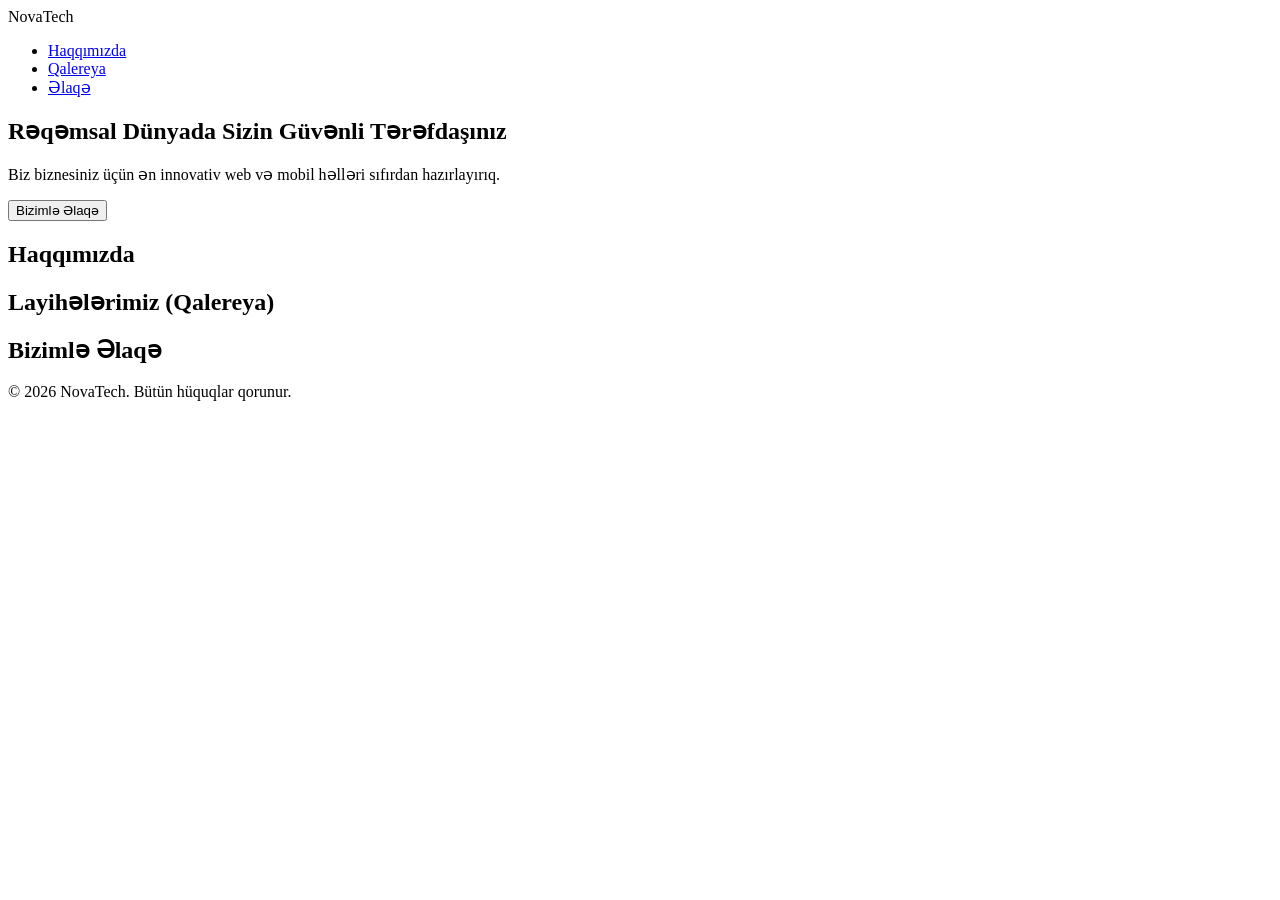
==== index.htm @ 4d0cbdeb "first commit" ====
<!DOCTYPE html>
<html lang="az">
<head>
    <meta charset="UTF-8">
    <meta name="viewport" content="width=device-width, initial-scale=1.0">
    <title>NovaTech</title>
    <link rel="stylesheet" href="style.css">
</head>
<body>

    
    <header>
        <div class="logo">NovaTech</div>
        <nav>
            <ul>
                <li><a href="#about">Haqqımızda</a></li>
                <li><a href="#gallery">Qalereya</a></li>
                <li><a href="#contact">Əlaqə</a></li>
            </ul>
        </nav>
    </header>

    
    <main>
        
        <section id="hero">
            <h1>Rəqəmsal Dünyada Sizin Güvənli Tərəfdaşınız</h1>
            <p>Biz biznesiniz üçün ən innovativ web və mobil həlləri sıfırdan hazırlayırıq.</p>
            <button>Bizimlə Əlaqə</button>
        </section>

       
        <section id="about">
            <h2>Haqqımızda</h2>
        </section>

        <section id="gallery">
            <h2>Layihələrimiz (Qalereya)</h2>
            
        </section>

        
        <section id="contact">
            <h2>Bizimlə Əlaqə</h2>
        </section>
    </main>
    <footer>
        <p>&copy; 2026 NovaTech. Bütün hüquqlar qorunur.</p>
    </footer>

    <script src="script.js"></script>
</body>
</html>
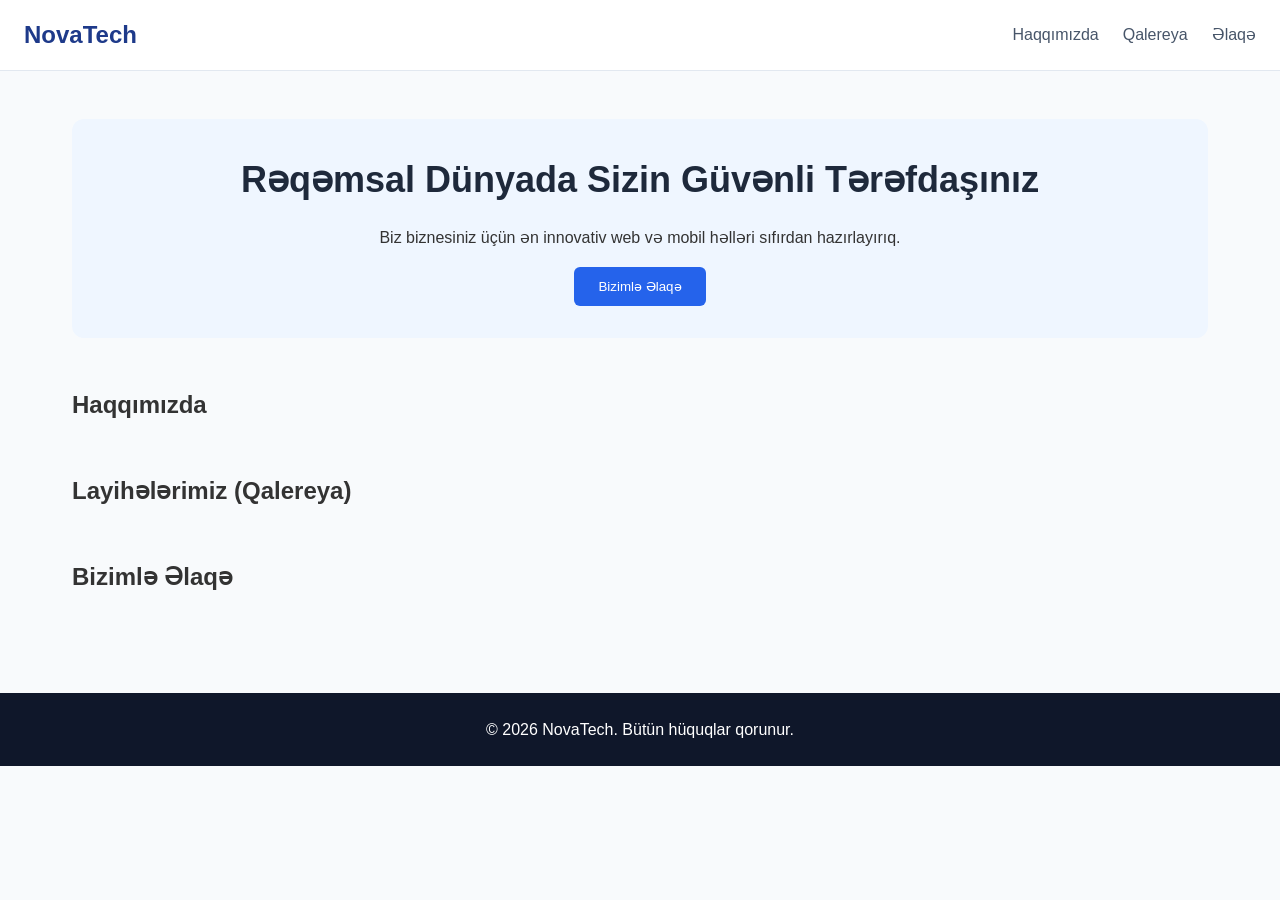
==== commit e700c9ec: "Checkpoint 2" ====
--- a/index.htm
+++ b/index.htm
@@ -9,16 +9,23 @@
 <body>
 
     
-    <header>
-        <div class="logo">NovaTech</div>
-        <nav>
-            <ul>
-                <li><a href="#about">Haqqımızda</a></li>
-                <li><a href="#gallery">Qalereya</a></li>
-                <li><a href="#contact">Əlaqə</a></li>
-            </ul>
-        </nav>
-    </header>
+   <header>
+    <div class="logo">NovaTech</div>
+    
+    <button class="menu-toggle" id="menu-toggle" aria-label="Menu">
+        <span></span>
+        <span></span>
+        <span></span>
+    </button>
+
+    <nav id="nav-menu">
+        <ul>
+            <li><a href="#about">Haqqımızda</a></li>
+            <li><a href="#gallery">Qalereya</a></li>
+            <li><a href="#contact">Əlaqə</a></li>
+        </ul>
+    </nav>
+</header>
 
     
     <main>
--- a/style.css
+++ b/style.css
@@ -0,0 +1,187 @@
+* {
+    box-sizing: border-box;
+    margin: 0;
+    padding: 0;
+}
+
+body {
+    font-family: 'Segoe UI', Tahoma, Geneva, Verdana, sans-serif;
+    line-height: 1.6;
+    color: #333;
+    background-color: #f8fafc;
+}
+
+header {
+    background-color: #ffffff;
+    padding: 1rem 1.5rem;
+    display: flex;
+    justify-content: space-between;
+    align-items: center;
+    border-bottom: 1px solid #e2e8f0;
+    position: relative;
+}
+
+.logo {
+    font-size: 1.5rem;
+    font-weight: bold;
+    color: #1e3a8a;
+}
+
+.menu-toggle {
+    display: flex;
+    flex-direction: column;
+    justify-content: space-around;
+    width: 30px;
+    height: 24px;
+    background: transparent;
+    border: none;
+    cursor: pointer;
+    padding: 0;
+    z-index: 10;
+}
+
+.menu-toggle span {
+    width: 100%;
+    height: 3px;
+    background-color: #1e293b;
+    border-radius: 2px;
+    transition: all 0.3s ease;
+}
+
+nav {
+    position: absolute;
+    top: 100%;
+    left: 0;
+    width: 100%;
+    background-color: #ffffff;
+    display: none;
+    box-shadow: 0 4px 6px -1px rgba(0, 0, 0, 0.1);
+}
+
+nav.active {
+    display: block;
+}
+
+nav ul {
+    display: flex;
+    flex-direction: column;
+    list-style: none;
+    padding: 1rem 0;
+}
+
+nav ul li a {
+    display: block;
+    padding: 0.75rem 1.5rem;
+    text-decoration: none;
+    color: #475569;
+    font-weight: 500;
+}
+
+main {
+    padding: 1.5rem 1rem;
+    max-width: 1200px;
+    margin: 0 auto;
+}
+
+section {
+    margin-bottom: 3rem;
+}
+
+#hero {
+    text-align: center;
+    padding: 2rem 1rem;
+    background-color: #eff6ff;
+    border-radius: 12px;
+}
+
+#hero h1 {
+    font-size: 1.75rem;
+    color: #1e293b;
+    margin-bottom: 1rem;
+}
+
+#hero button {
+    background-color: #2563eb;
+    color: white;
+    border: none;
+    padding: 0.75rem 1.5rem;
+    border-radius: 6px;
+    cursor: pointer;
+    margin-top: 1rem;
+}
+
+#about {
+    display: grid;
+    grid-template-columns: 1fr;
+    gap: 1.5rem;
+}
+
+#gallery {
+    display: grid;
+    grid-template-columns: 1fr;
+    gap: 1rem;
+}
+
+#gallery img {
+    width: 100%;
+    border-radius: 8px;
+    object-fit: cover;
+}
+
+#contact form {
+    display: flex;
+    flex-direction: column;
+    gap: 1rem;
+}
+
+footer {
+    text-align: center;
+    padding: 1.5rem;
+    background-color: #0f172a;
+    color: white;
+}
+
+@media (min-width: 768px) {
+    .menu-toggle {
+        display: none;
+    }
+
+    nav {
+        position: static;
+        display: block;
+        box-shadow: none;
+        width: auto;
+    }
+
+    nav ul {
+        flex-direction: row;
+        padding: 0;
+        gap: 1.5rem;
+    }
+
+    nav ul li a {
+        padding: 0;
+    }
+
+    #hero h1 {
+        font-size: 2.25rem;
+    }
+
+    #gallery {
+        grid-template-columns: repeat(2, 1fr);
+    }
+}
+
+@media (min-width: 1024px) {
+    main {
+        padding: 3rem 2rem;
+    }
+
+    #about {
+        grid-template-columns: repeat(2, 1fr);
+    }
+
+    #gallery {
+        grid-template-columns: repeat(3, 1fr);
+    }
+}
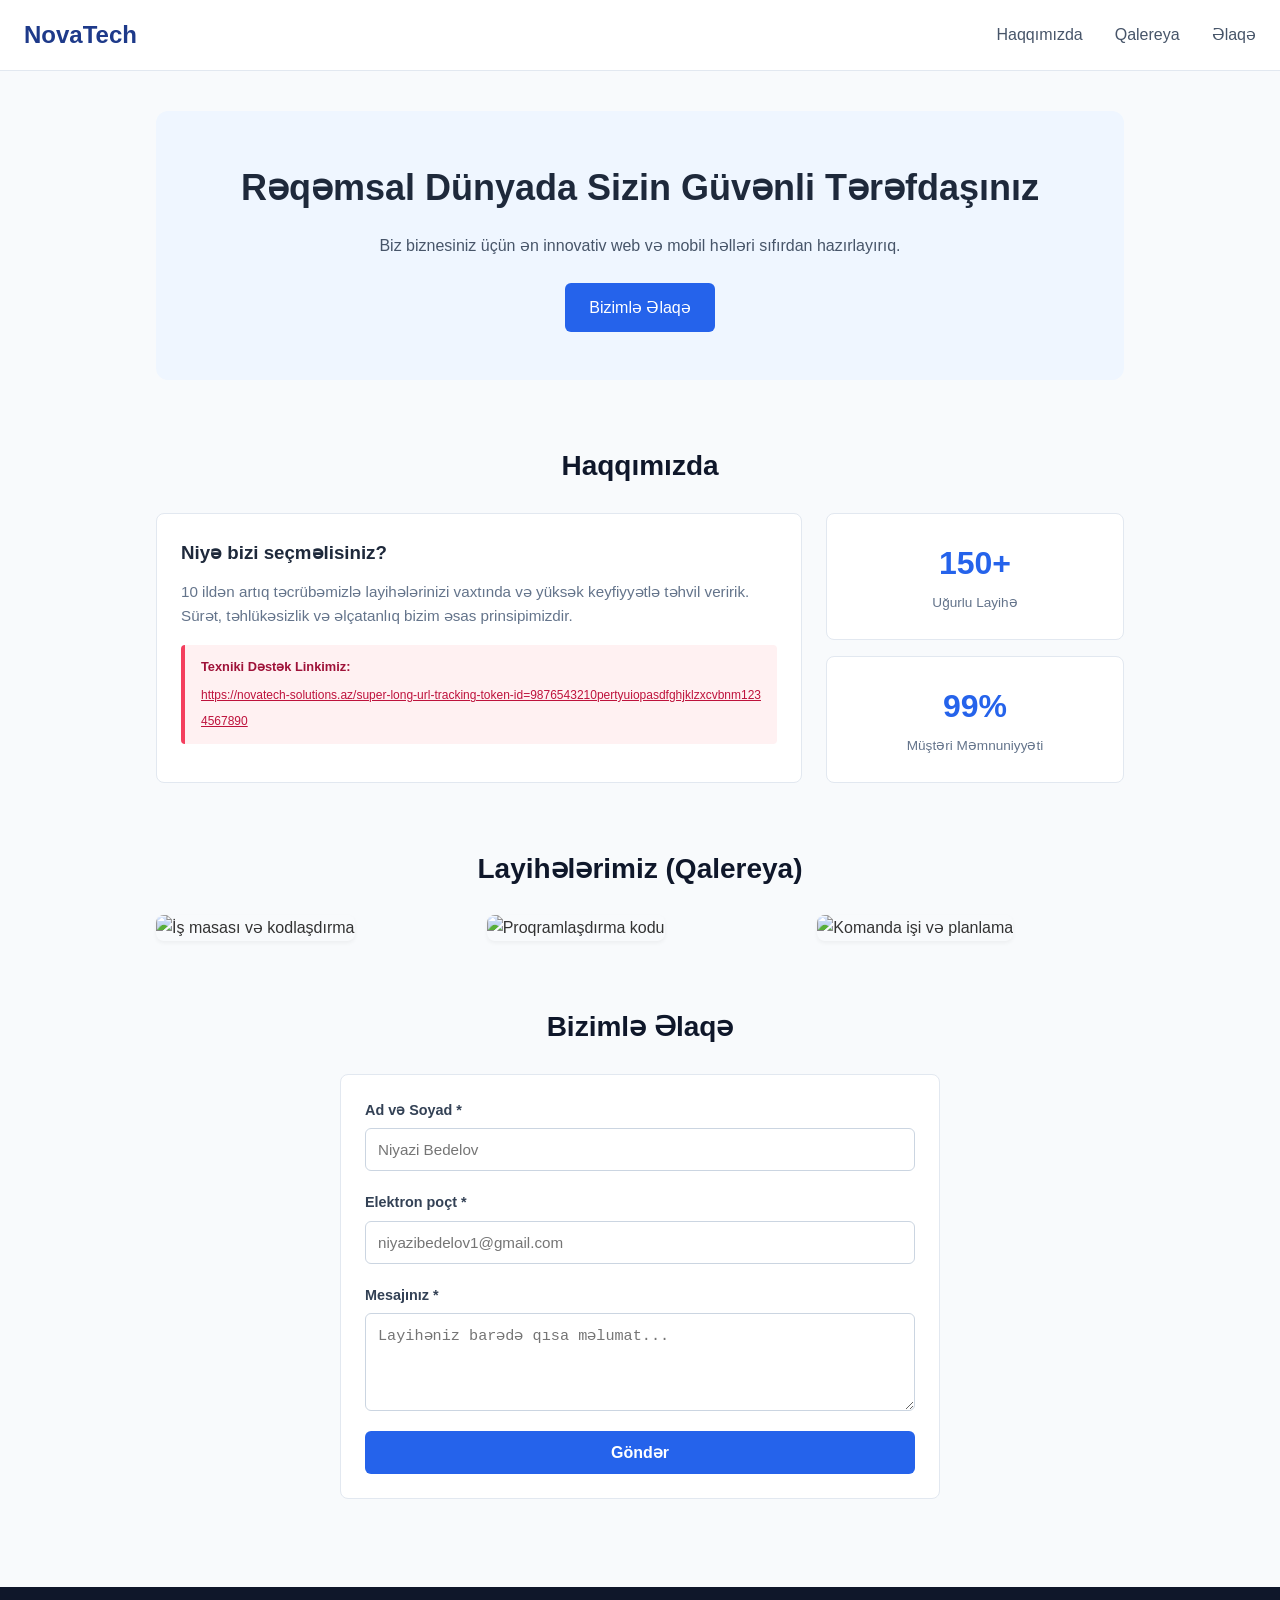
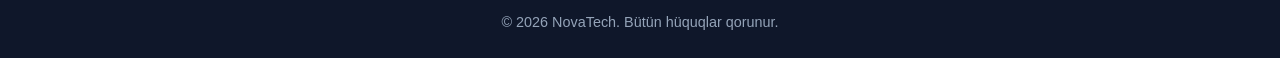
==== commit 3f745bb4: "Vanilla Js ile toggle menu ve smooth scroll" ====
--- a/index.htm
+++ b/index.htm
@@ -8,49 +8,104 @@
 </head>
 <body>
 
-    
-   <header>
-    <div class="logo">NovaTech</div>
-    
-    <button class="menu-toggle" id="menu-toggle" aria-label="Menu">
-        <span></span>
-        <span></span>
-        <span></span>
-    </button>
+    <header>
+        <div class="logo">NovaTech</div>
+        
+        <button class="menu-toggle" id="menu-toggle" aria-label="Menu">
+            <span></span>
+            <span></span>
+            <span></span>
+        </button>
 
-    <nav id="nav-menu">
-        <ul>
-            <li><a href="#about">Haqqımızda</a></li>
-            <li><a href="#gallery">Qalereya</a></li>
-            <li><a href="#contact">Əlaqə</a></li>
-        </ul>
-    </nav>
-</header>
+        <nav id="nav-menu">
+            <ul>
+                <li><a href="#about">Haqqımızda</a></li>
+                <li><a href="#gallery">Qalereya</a></li>
+                <li><a href="#contact">Əlaqə</a></li>
+            </ul>
+        </nav>
+    </header>
 
-    
     <main>
-        
+        <!-- Hero Section -->
         <section id="hero">
             <h1>Rəqəmsal Dünyada Sizin Güvənli Tərəfdaşınız</h1>
             <p>Biz biznesiniz üçün ən innovativ web və mobil həlləri sıfırdan hazırlayırıq.</p>
-            <button>Bizimlə Əlaqə</button>
+            <a href="#contact" class="btn-primary">Bizimlə Əlaqə</a>
         </section>
 
-       
+        <!-- About Section -->
         <section id="about">
             <h2>Haqqımızda</h2>
+            <div class="about-container">
+                <div class="about-card">
+                    <h3>Niyə bizi seçməlisiniz?</h3>
+                    <p>10 ildən artıq təcrübəmizlə layihələrinizi vaxtında və yüksək keyfiyyətlə təhvil veririk. Sürət, təhlükəsizlik və əlçatanlıq bizim əsas prinsipimizdir.</p>
+                    
+                    <div class="tech-link-box">
+                        <label>Texniki Dəstək Linkimiz:</label>
+                        <a href="https://novatech-solutions.az/super-long-url-tracking-token-id=9876543210pertyuiopasdfghjklzxcvbnm1234567890" target="_blank" class="long-link">
+                            https://novatech-solutions.az/super-long-url-tracking-token-id=9876543210pertyuiopasdfghjklzxcvbnm1234567890
+                        </a>
+                    </div>
+                </div>
+
+                <div class="stats-grid">
+                    <div class="stat-box">
+                        <span class="stat-number">150+</span>
+                        <span class="stat-label">Uğurlu Layihə</span>
+                    </div>
+                    <div class="stat-box">
+                        <span class="stat-number">99%</span>
+                        <span class="stat-label">Müştəri Məmnuniyyəti</span>
+                    </div>
+                </div>
+            </div>
         </section>
 
+        <!-- Gallery Section -->
         <section id="gallery">
             <h2>Layihələrimiz (Qalereya)</h2>
-            
+            <div class="gallery-grid">
+                <div class="gallery-item">
+                    <img src="https://images.unsplash.com/photo-1498050108023-c5249f4df085?auto=format&fit=crop&w=600&q=80" alt="İş masası və kodlaşdırma">
+                </div>
+                <div class="gallery-item">
+                    <img src="https://images.unsplash.com/photo-1555066931-4365d14bab8c?auto=format&fit=crop&w=600&q=80" alt="Proqramlaşdırma kodu">
+                </div>
+                <div class="gallery-item">
+                    <img src="https://images.unsplash.com/photo-1531403009284-440f080d1e12?auto=format&fit=crop&w=600&q=80" alt="Komanda işi və planlama">
+                </div>
+            </div>
         </section>
 
-        
+        <!-- Contact Section -->
         <section id="contact">
             <h2>Bizimlə Əlaqə</h2>
+            <form id="contact-form" novalidate>
+                <div class="form-group">
+                    <label for="name">Ad və Soyad *</label>
+                    <input type="text" id="name" name="name" placeholder="Niyazi Bedelov">
+                    <span class="error-message" id="name-error"></span>
+                </div>
+
+                <div class="form-group">
+                    <label for="email">Elektron poçt *</label>
+                    <input type="email" id="email" name="email" placeholder="niyazibedelov1@gmail.com">
+                    <span class="error-message" id="email-error"></span>
+                </div>
+
+                <div class="form-group">
+                    <label for="message">Mesajınız *</label>
+                    <textarea id="message" name="message" rows="4" placeholder="Layihəniz barədə qısa məlumat..."></textarea>
+                    <span class="error-message" id="message-error"></span>
+                </div>
+
+                <button type="submit" class="btn-submit">Göndər</button>
+            </form>
         </section>
     </main>
+
     <footer>
         <p>&copy; 2026 NovaTech. Bütün hüquqlar qorunur.</p>
     </footer>
--- a/style.css
+++ b/style.css
@@ -2,6 +2,10 @@
     box-sizing: border-box;
     margin: 0;
     padding: 0;
+}
+
+html {
+    scroll-behavior: smooth;
 }
 
 body {
@@ -18,7 +22,9 @@
     justify-content: space-between;
     align-items: center;
     border-bottom: 1px solid #e2e8f0;
-    position: relative;
+    position: sticky;
+    top: 0;
+    z-index: 100;
 }
 
 .logo {
@@ -75,72 +81,225 @@
     text-decoration: none;
     color: #475569;
     font-weight: 500;
+    transition: color 0.2s;
+}
+
+nav ul li a:hover {
+    color: #2563eb;
 }
 
 main {
     padding: 1.5rem 1rem;
-    max-width: 1200px;
+    max-width: 1000px;
     margin: 0 auto;
 }
 
 section {
-    margin-bottom: 3rem;
-}
-
+    margin-bottom: 4rem;
+    scroll-margin-top: 80px;
+}
+
+section h2 {
+    text-align: center;
+    font-size: 1.75rem;
+    color: #0f172a;
+    margin-bottom: 1.5rem;
+}
+
+/* Hero Section */
 #hero {
     text-align: center;
-    padding: 2rem 1rem;
+    padding: 3rem 1.5rem;
     background-color: #eff6ff;
     border-radius: 12px;
+    margin-top: 1rem;
 }
 
 #hero h1 {
     font-size: 1.75rem;
     color: #1e293b;
     margin-bottom: 1rem;
-}
-
-#hero button {
+    font-weight: 700;
+}
+
+#hero p {
+    color: #475569;
+    margin-bottom: 1.5rem;
+}
+
+.btn-primary {
+    display: inline-block;
     background-color: #2563eb;
     color: white;
-    border: none;
+    text-decoration: none;
     padding: 0.75rem 1.5rem;
     border-radius: 6px;
-    cursor: pointer;
-    margin-top: 1rem;
-}
-
-#about {
+    font-weight: 500;
+    transition: background-color 0.2s;
+}
+
+.btn-primary:hover {
+    background-color: #1d4ed8;
+}
+
+/* About Section */
+.about-container {
+    display: flex;
+    flex-direction: column;
+    gap: 1.5rem;
+}
+
+.about-card {
+    background: #ffffff;
+    padding: 1.5rem;
+    border-radius: 8px;
+    border: 1px solid #e2e8f0;
+}
+
+.about-card h3 {
+    margin-bottom: 0.75rem;
+    color: #1e293b;
+}
+
+.about-card p {
+    color: #64748b;
+    font-size: 0.95rem;
+    margin-bottom: 1rem;
+}
+
+.tech-link-box {
+    background-color: #fff1f2;
+    border-left: 4px solid #f43f5e;
+    padding: 0.75rem 1rem;
+    border-radius: 4px;
+}
+
+.tech-link-box label {
+    display: block;
+    font-size: 0.8rem;
+    font-weight: bold;
+    color: #9f1239;
+    margin-bottom: 0.25rem;
+}
+
+.long-link {
+    color: #be123c;
+    font-size: 0.75rem;
+    word-break: break-all;
+}
+
+.stats-grid {
+    display: grid;
+    grid-template-columns: 1fr 1fr;
+    gap: 1rem;
+}
+
+.stat-box {
+    background: #ffffff;
+    padding: 1.5rem;
+    border-radius: 8px;
+    text-align: center;
+    border: 1px solid #e2e8f0;
+}
+
+.stat-number {
+    display: block;
+    font-size: 2rem;
+    font-weight: bold;
+    color: #2563eb;
+}
+
+.stat-label {
+    font-size: 0.85rem;
+    color: #64748b;
+}
+
+/* Gallery Section */
+.gallery-grid {
     display: grid;
     grid-template-columns: 1fr;
     gap: 1.5rem;
 }
 
-#gallery {
-    display: grid;
-    grid-template-columns: 1fr;
-    gap: 1rem;
-}
-
-#gallery img {
+.gallery-item img {
     width: 100%;
+    height: 220px;
     border-radius: 8px;
     object-fit: cover;
-}
-
+    box-shadow: 0 2px 4px rgba(0, 0, 0, 0.05);
+}
+
+/* Contact Section */
 #contact form {
-    display: flex;
-    flex-direction: column;
-    gap: 1rem;
+    background: #ffffff;
+    padding: 1.5rem;
+    border-radius: 8px;
+    border: 1px solid #e2e8f0;
+    display: flex;
+    flex-direction: column;
+    gap: 1.25rem;
+    max-width: 600px;
+    margin: 0 auto;
+}
+
+.form-group {
+    display: flex;
+    flex-direction: column;
+    gap: 0.4rem;
+}
+
+.form-group label {
+    font-weight: 600;
+    font-size: 0.9rem;
+    color: #334155;
+}
+
+.form-group input,
+.form-group textarea {
+    padding: 0.75rem;
+    border: 1px solid #cbd5e1;
+    border-radius: 6px;
+    font-size: 0.95rem;
+    outline: none;
+    transition: border-color 0.2s;
+}
+
+.form-group input:focus,
+.form-group textarea:focus {
+    border-color: #2563eb;
+}
+
+.error-message {
+    color: #dc2626;
+    font-size: 0.8rem;
+    display: none;
+}
+
+.btn-submit {
+    background-color: #2563eb;
+    color: white;
+    padding: 0.75rem;
+    border: none;
+    border-radius: 6px;
+    font-size: 1rem;
+    font-weight: 600;
+    cursor: pointer;
+    transition: background-color 0.2s;
+}
+
+.btn-submit:hover {
+    background-color: #1d4ed8;
 }
 
 footer {
     text-align: center;
     padding: 1.5rem;
     background-color: #0f172a;
-    color: white;
-}
-
+    color: #94a3b8;
+    font-size: 0.9rem;
+}
+
+/* Responsive Media Queries */
 @media (min-width: 768px) {
     .menu-toggle {
         display: none;
@@ -156,7 +315,7 @@
     nav ul {
         flex-direction: row;
         padding: 0;
-        gap: 1.5rem;
+        gap: 2rem;
     }
 
     nav ul li a {
@@ -167,21 +326,26 @@
         font-size: 2.25rem;
     }
 
-    #gallery {
+    .about-container {
+        flex-direction: row;
+    }
+
+    .about-card {
+        flex: 2;
+    }
+
+    .stats-grid {
+        flex: 1;
+        grid-template-columns: 1fr;
+    }
+
+    .gallery-grid {
         grid-template-columns: repeat(2, 1fr);
     }
 }
 
 @media (min-width: 1024px) {
-    main {
-        padding: 3rem 2rem;
-    }
-
-    #about {
-        grid-template-columns: repeat(2, 1fr);
-    }
-
-    #gallery {
+    .gallery-grid {
         grid-template-columns: repeat(3, 1fr);
     }
 }
